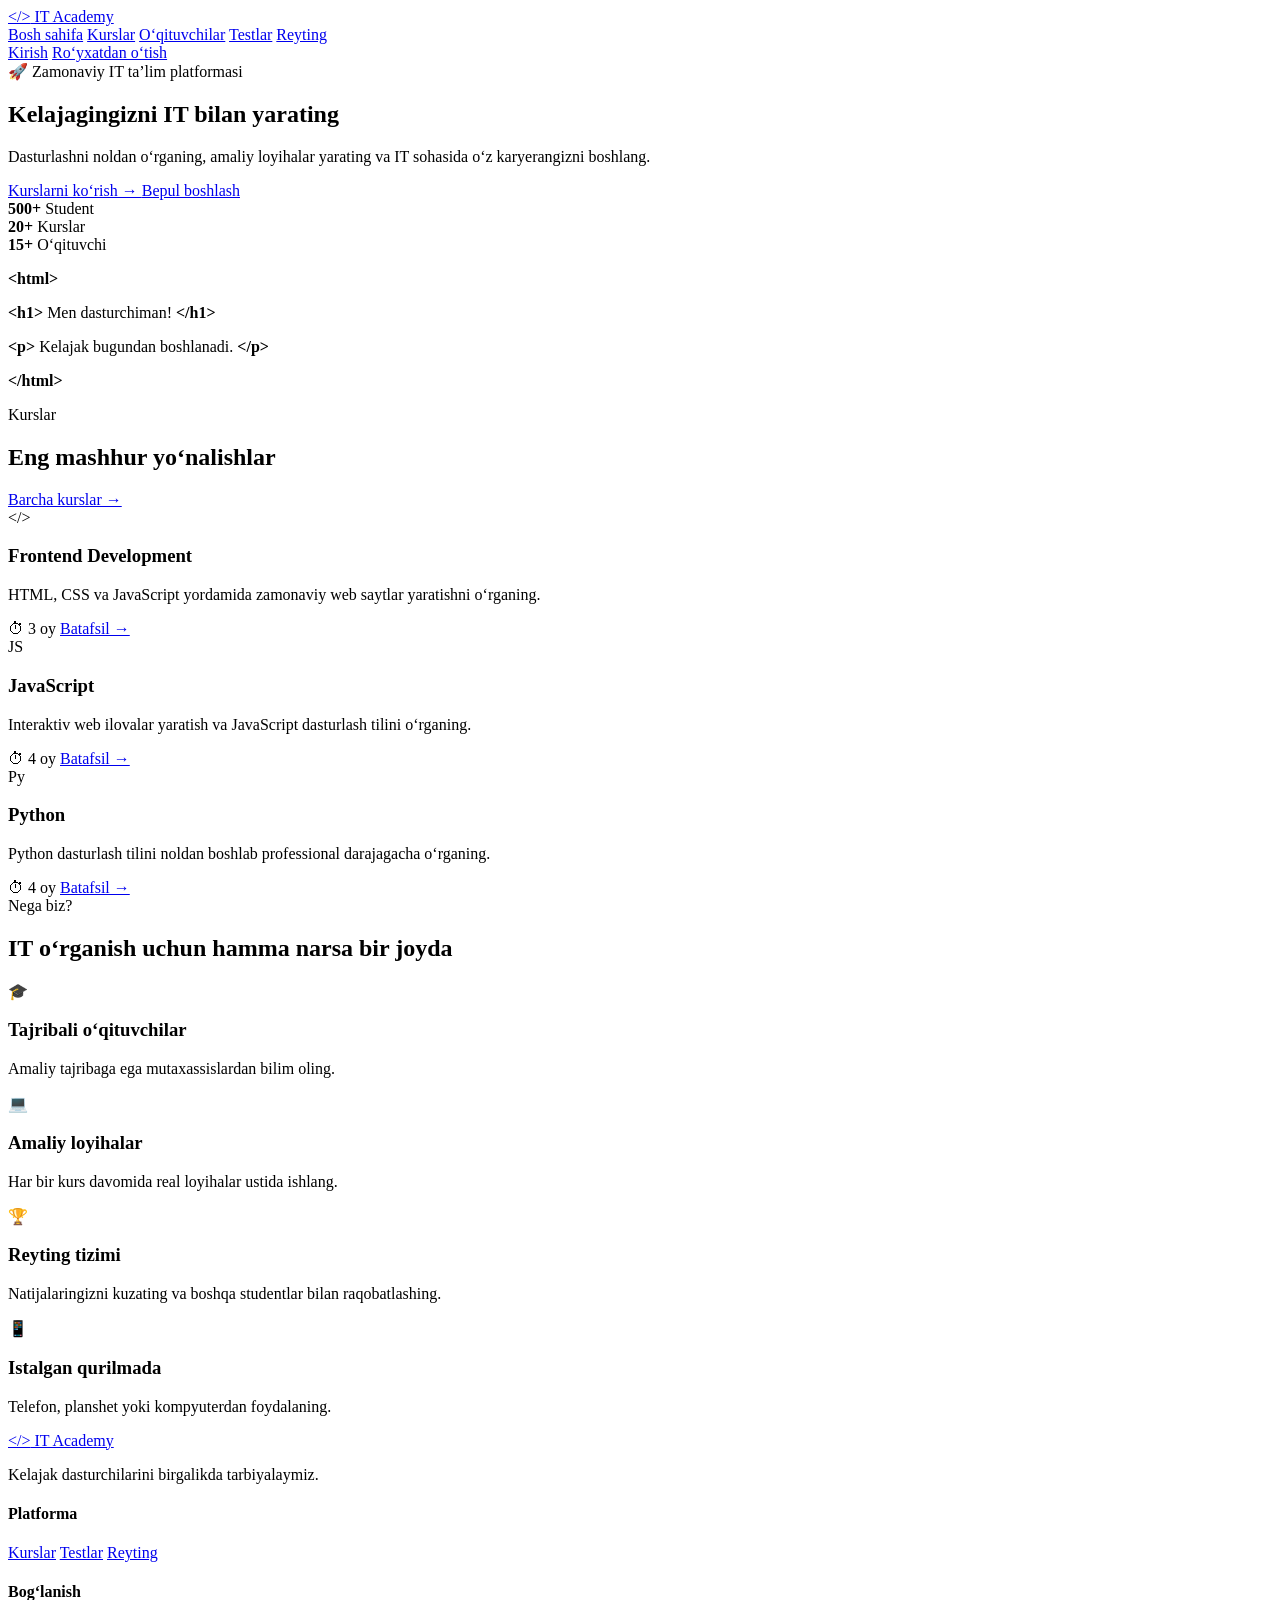
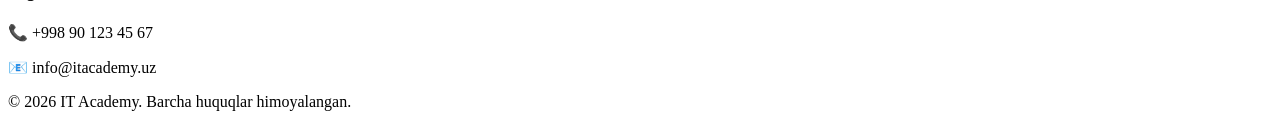
==== index.html @ 236a67aa "Add files via upload" ====
<!DOCTYPE html>
<html lang="uz">
<head>
    <meta charset="UTF-8">
    <meta name="viewport" content="width=device-width, initial-scale=1.0">

    <title>IT Academy — Zamonaviy IT ta'lim</title>

    <link rel="stylesheet" href="./css/style.css">
    <link rel="preconnect" href="https://fonts.googleapis.com">
    <link href="https://fonts.googleapis.com/css2?family=Inter:wght@400;500;600;700;800&display=swap" rel="stylesheet">
</head>

<body>

    <!-- NAVBAR -->
    <header class="navbar">
        <div class="container nav-content">

            <a href="index.html" class="logo">
                <span>&lt;/&gt;</span> IT Academy
            </a>

            <nav>
                <a href="index.html" class="active">Bosh sahifa</a>
                <a href="courses.html">Kurslar</a>
                <a href="teachers.html">O‘qituvchilar</a>
                <a href="tests.html">Testlar</a>
                <a href="ranking.html">Reyting</a>
            </nav>

            <div class="nav-buttons">
                <a href="login.html" class="login-btn">Kirish</a>
                <a href="register.html" class="register-btn">Ro‘yxatdan o‘tish</a>
            </div>

        </div>
    </header>


    <!-- HERO -->
    <main>

        <section class="hero">
            <div class="container hero-content">

                <div class="hero-text">

                    <div class="badge">
                        🚀 Zamonaviy IT ta’lim platformasi
                    </div>

                    <h1>
                        Kelajagingizni
                        <span>IT bilan</span>
                        yarating
                    </h1>

                    <p>
                        Dasturlashni noldan o‘rganing, amaliy loyihalar
                        yarating va IT sohasida o‘z karyerangizni boshlang.
                    </p>

                    <div class="hero-buttons">
                        <a href="courses.html" class="primary-btn">
                            Kurslarni ko‘rish →
                        </a>

                        <a href="register.html" class="secondary-btn">
                            Bepul boshlash
                        </a>
                    </div>

                    <div class="hero-stats">

                        <div>
                            <strong>500+</strong>
                            <span>Student</span>
                        </div>

                        <div>
                            <strong>20+</strong>
                            <span>Kurslar</span>
                        </div>

                        <div>
                            <strong>15+</strong>
                            <span>O‘qituvchi</span>
                        </div>

                    </div>

                </div>


                <div class="hero-card">

                    <div class="code-header">
                        <span></span>
                        <span></span>
                        <span></span>
                    </div>

                    <div class="code-content">
                        <p><b>&lt;html&gt;</b></p>

                        <p class="indent">
                            <b>&lt;h1&gt;</b>
                            Men dasturchiman!
                            <b>&lt;/h1&gt;</b>
                        </p>

                        <p class="indent">
                            <b>&lt;p&gt;</b>
                            Kelajak bugundan boshlanadi.
                            <b>&lt;/p&gt;</b>
                        </p>

                        <p><b>&lt;/html&gt;</b></p>

                        <div class="cursor"></div>
                    </div>

                </div>

            </div>
        </section>


        <!-- COURSES -->
        <section class="courses-section">

            <div class="container">

                <div class="section-heading">
                    <div>
                        <span class="section-label">Kurslar</span>
                        <h2>Eng mashhur yo‘nalishlar</h2>
                    </div>

                    <a href="courses.html">Barcha kurslar →</a>
                </div>


                <div class="course-grid">

                    <div class="course-card">
                        <div class="course-icon html-icon">&lt;/&gt;</div>

                        <h3>Frontend Development</h3>

                        <p>
                            HTML, CSS va JavaScript yordamida
                            zamonaviy web saytlar yaratishni o‘rganing.
                        </p>

                        <div class="course-bottom">
                            <span>⏱ 3 oy</span>
                            <a href="courses.html">Batafsil →</a>
                        </div>
                    </div>


                    <div class="course-card">
                        <div class="course-icon js-icon">JS</div>

                        <h3>JavaScript</h3>

                        <p>
                            Interaktiv web ilovalar yaratish va
                            JavaScript dasturlash tilini o‘rganing.
                        </p>

                        <div class="course-bottom">
                            <span>⏱ 4 oy</span>
                            <a href="courses.html">Batafsil →</a>
                        </div>
                    </div>


                    <div class="course-card">
                        <div class="course-icon python-icon">Py</div>

                        <h3>Python</h3>

                        <p>
                            Python dasturlash tilini noldan boshlab
                            professional darajagacha o‘rganing.
                        </p>

                        <div class="course-bottom">
                            <span>⏱ 4 oy</span>
                            <a href="courses.html">Batafsil →</a>
                        </div>
                    </div>

                </div>

            </div>

        </section>


        <!-- WHY US -->
        <section class="why-section">

            <div class="container">

                <div class="section-heading center">
                    <span class="section-label">Nega biz?</span>
                    <h2>IT o‘rganish uchun hamma narsa bir joyda</h2>
                </div>

                <div class="features">

                    <div class="feature">
                        <div class="feature-icon">🎓</div>
                        <h3>Tajribali o‘qituvchilar</h3>
                        <p>
                            Amaliy tajribaga ega mutaxassislardan
                            bilim oling.
                        </p>
                    </div>

                    <div class="feature">
                        <div class="feature-icon">💻</div>
                        <h3>Amaliy loyihalar</h3>
                        <p>
                            Har bir kurs davomida real loyihalar
                            ustida ishlang.
                        </p>
                    </div>

                    <div class="feature">
                        <div class="feature-icon">🏆</div>
                        <h3>Reyting tizimi</h3>
                        <p>
                            Natijalaringizni kuzating va boshqa
                            studentlar bilan raqobatlashing.
                        </p>
                    </div>

                    <div class="feature">
                        <div class="feature-icon">📱</div>
                        <h3>Istalgan qurilmada</h3>
                        <p>
                            Telefon, planshet yoki kompyuterdan
                            foydalaning.
                        </p>
                    </div>

                </div>

            </div>

        </section>

    </main>


    <!-- FOOTER -->
    <footer>

        <div class="container footer-content">

            <div>
                <a href="index.html" class="logo">
                    <span>&lt;/&gt;</span> IT Academy
                </a>

                <p>
                    Kelajak dasturchilarini birgalikda tarbiyalaymiz.
                </p>
            </div>

            <div>
                <h4>Platforma</h4>
                <a href="courses.html">Kurslar</a>
                <a href="tests.html">Testlar</a>
                <a href="ranking.html">Reyting</a>
            </div>

            <div>
                <h4>Bog‘lanish</h4>
                <p>📞 +998 90 123 45 67</p>
                <p>📧 info@itacademy.uz</p>
            </div>

        </div>

        <div class="copyright">
            © 2026 IT Academy. Barcha huquqlar himoyalangan.
        </div>

    </footer>


</body>
</html>
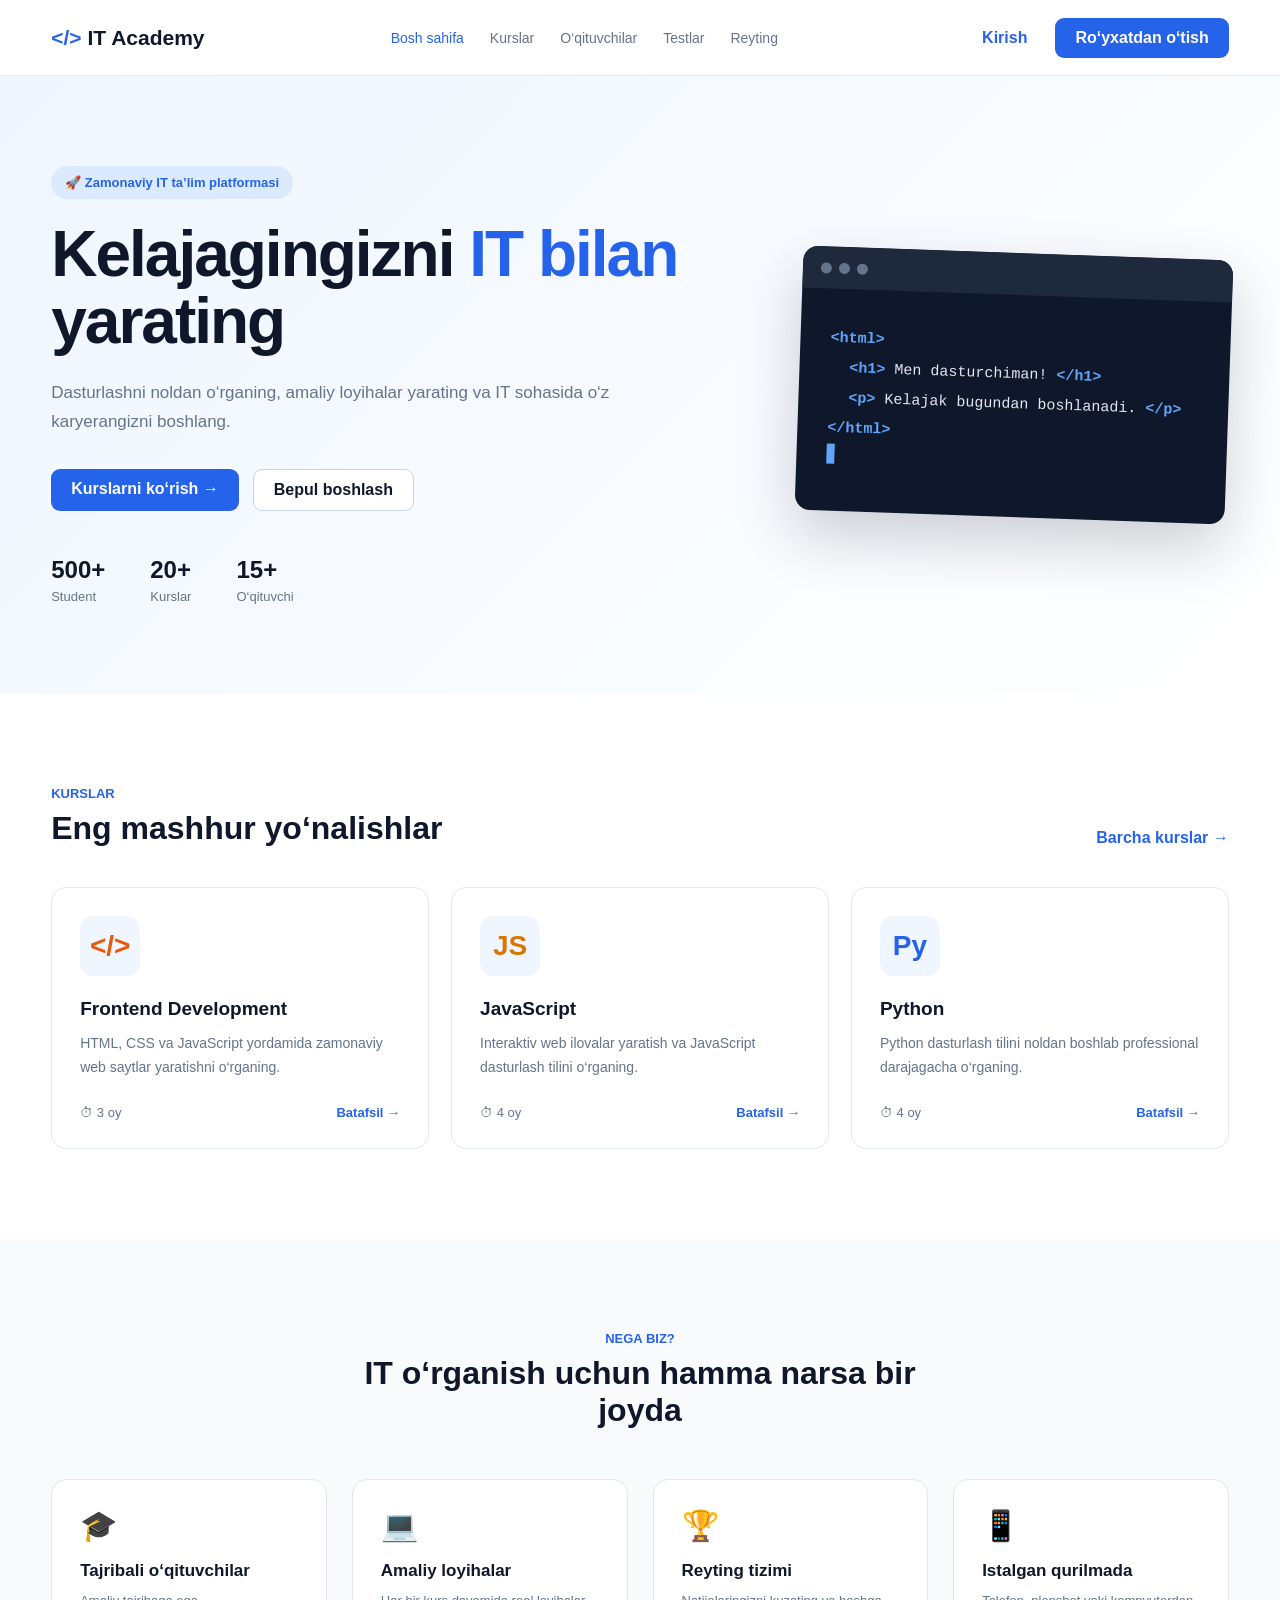
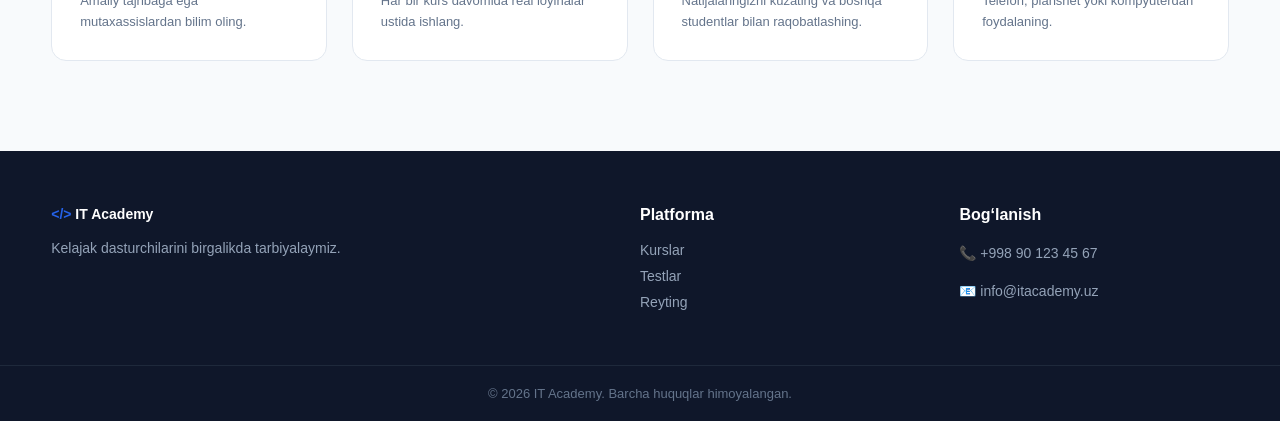
==== commit 1d45bca6: "Fix HTML encoding issues in index.html" ====
--- a/index.html
+++ b/index.html
@@ -6,7 +6,7 @@
 
     <title>IT Academy — Zamonaviy IT ta'lim</title>
 
-    <link rel="stylesheet" href="./css/style.css">
+    <link rel="stylesheet" href="./style.css">
     <link rel="preconnect" href="https://fonts.googleapis.com">
     <link href="https://fonts.googleapis.com/css2?family=Inter:wght@400;500;600;700;800&display=swap" rel="stylesheet">
 </head>
@@ -296,4 +296,4 @@
 
 
 </body>
-</html>+</html>
--- a/style.css
+++ b/style.css
@@ -0,0 +1,2147 @@
+* {
+    margin: 0;
+    padding: 0;
+    box-sizing: border-box;
+}
+
+html {
+    scroll-behavior: smooth;
+}
+
+body {
+    font-family: "Inter", sans-serif;
+    background: #f8fafc;
+    color: #0f172a;
+}
+
+a {
+    text-decoration: none;
+    color: inherit;
+}
+
+.container {
+    width: min(1180px, 92%);
+    margin: auto;
+}
+
+
+/* NAVBAR */
+
+.navbar {
+    height: 76px;
+    background: #ffffff;
+    border-bottom: 1px solid #e2e8f0;
+    display: flex;
+    align-items: center;
+}
+
+.nav-content {
+    display: flex;
+    align-items: center;
+    justify-content: space-between;
+    gap: 30px;
+}
+
+.logo {
+    font-size: 21px;
+    font-weight: 800;
+    color: #0f172a;
+    white-space: nowrap;
+}
+
+.logo span {
+    color: #2563eb;
+}
+
+nav {
+    display: flex;
+    gap: 26px;
+}
+
+nav a {
+    font-size: 14px;
+    font-weight: 500;
+    color: #64748b;
+    transition: 0.3s;
+}
+
+nav a:hover,
+nav a.active {
+    color: #2563eb;
+}
+
+.nav-buttons {
+    display: flex;
+    align-items: center;
+    gap: 10px;
+}
+
+.login-btn {
+    padding: 10px 18px;
+    color: #2563eb;
+    font-weight: 600;
+}
+
+.register-btn,
+.primary-btn {
+    background: #2563eb;
+    color: white;
+    padding: 11px 20px;
+    border-radius: 9px;
+    font-weight: 600;
+    transition: 0.3s;
+}
+
+.register-btn:hover,
+.primary-btn:hover {
+    background: #1d4ed8;
+    transform: translateY(-2px);
+}
+
+
+/* HERO */
+
+.hero {
+    padding: 90px 0;
+    background: linear-gradient(135deg, #eff6ff, #ffffff);
+}
+
+.hero-content {
+    display: flex;
+    align-items: center;
+    justify-content: space-between;
+    gap: 70px;
+}
+
+.hero-text {
+    max-width: 650px;
+}
+
+.badge {
+    display: inline-block;
+    padding: 9px 14px;
+    background: #dbeafe;
+    color: #2563eb;
+    border-radius: 30px;
+    font-size: 13px;
+    font-weight: 600;
+    margin-bottom: 22px;
+}
+
+.hero h1 {
+    font-size: clamp(42px, 5vw, 68px);
+    line-height: 1.05;
+    letter-spacing: -2px;
+    margin-bottom: 24px;
+}
+
+.hero h1 span {
+    color: #2563eb;
+}
+
+.hero-text > p {
+    color: #64748b;
+    font-size: 17px;
+    line-height: 1.7;
+    max-width: 560px;
+}
+
+.hero-buttons {
+    display: flex;
+    gap: 14px;
+    margin-top: 32px;
+}
+
+.secondary-btn {
+    padding: 11px 20px;
+    border: 1px solid #cbd5e1;
+    border-radius: 9px;
+    font-weight: 600;
+    background: white;
+}
+
+.hero-stats {
+    display: flex;
+    gap: 45px;
+    margin-top: 45px;
+}
+
+.hero-stats div {
+    display: flex;
+    flex-direction: column;
+    gap: 5px;
+}
+
+.hero-stats strong {
+    font-size: 24px;
+}
+
+.hero-stats span {
+    color: #64748b;
+    font-size: 13px;
+}
+
+
+/* CODE CARD */
+
+.hero-card {
+    width: 430px;
+    min-width: 430px;
+    border-radius: 15px;
+    overflow: hidden;
+    background: #0f172a;
+    box-shadow: 0 25px 60px rgba(15, 23, 42, 0.2);
+    transform: rotate(2deg);
+}
+
+.code-header {
+    height: 42px;
+    background: #1e293b;
+    display: flex;
+    align-items: center;
+    gap: 7px;
+    padding-left: 18px;
+}
+
+.code-header span {
+    width: 11px;
+    height: 11px;
+    border-radius: 50%;
+    background: #64748b;
+}
+
+.code-content {
+    padding: 35px 30px;
+    color: #e2e8f0;
+    font-family: monospace;
+    line-height: 2;
+    font-size: 15px;
+}
+
+.code-content b {
+    color: #60a5fa;
+}
+
+.indent {
+    padding-left: 20px;
+}
+
+.cursor {
+    width: 8px;
+    height: 20px;
+    background: #60a5fa;
+    display: inline-block;
+    animation: blink 1s infinite;
+}
+
+@keyframes blink {
+    50% {
+        opacity: 0;
+    }
+}
+
+
+/* COURSES */
+
+.courses-section {
+    padding: 90px 0;
+    background: white;
+}
+
+.section-heading {
+    display: flex;
+    align-items: end;
+    justify-content: space-between;
+    margin-bottom: 40px;
+}
+
+.section-heading h2 {
+    font-size: 32px;
+    margin-top: 8px;
+}
+
+.section-label {
+    color: #2563eb;
+    font-size: 13px;
+    font-weight: 700;
+    text-transform: uppercase;
+}
+
+.section-heading > a {
+    color: #2563eb;
+    font-weight: 600;
+}
+
+.course-grid {
+    display: grid;
+    grid-template-columns: repeat(3, 1fr);
+    gap: 22px;
+}
+
+.course-card {
+    padding: 28px;
+    border: 1px solid #e2e8f0;
+    border-radius: 15px;
+    transition: 0.3s;
+}
+
+.course-card:hover {
+    transform: translateY(-7px);
+    box-shadow: 0 15px 35px rgba(15, 23, 42, 0.08);
+}
+
+.course-icon {
+    width: 55px;
+    height: 55px;
+    display: flex;
+    align-items: center;
+    justify-content: center;
+    border-radius: 12px;
+    font-weight: 800;
+    font-size: 18px;
+    margin-bottom: 22px;
+}
+
+.html-icon {
+    background: #ffedd5;
+    color: #ea580c;
+}
+
+.js-icon {
+    background: #fef3c7;
+    color: #d97706;
+}
+
+.python-icon {
+    background: #dbeafe;
+    color: #2563eb;
+}
+
+.course-card h3 {
+    font-size: 19px;
+    margin-bottom: 12px;
+}
+
+.course-card p {
+    color: #64748b;
+    font-size: 14px;
+    line-height: 1.7;
+    margin-bottom: 25px;
+}
+
+.course-bottom {
+    display: flex;
+    justify-content: space-between;
+    color: #64748b;
+    font-size: 13px;
+}
+
+.course-bottom a {
+    color: #2563eb;
+    font-weight: 600;
+}
+
+
+/* WHY */
+
+.why-section {
+    padding: 90px 0;
+}
+
+.center {
+    display: block;
+    text-align: center;
+}
+
+.center h2 {
+    max-width: 600px;
+    margin: 8px auto 0;
+}
+
+.features {
+    display: grid;
+    grid-template-columns: repeat(4, 1fr);
+    gap: 25px;
+    margin-top: 50px;
+}
+
+.feature {
+    background: white;
+    padding: 28px;
+    border-radius: 15px;
+    border: 1px solid #e2e8f0;
+}
+
+.feature-icon {
+    font-size: 30px;
+    margin-bottom: 18px;
+}
+
+.feature h3 {
+    font-size: 17px;
+    margin-bottom: 10px;
+}
+
+.feature p {
+    color: #64748b;
+    font-size: 13px;
+    line-height: 1.6;
+}
+
+
+/* FOOTER */
+
+footer {
+    background: #0f172a;
+    color: white;
+    padding-top: 55px;
+}
+
+.footer-content {
+    display: grid;
+    grid-template-columns: 2fr 1fr 1fr;
+    gap: 50px;
+    padding-bottom: 45px;
+}
+
+.footer-content .logo {
+    color: white;
+}
+
+.footer-content p {
+    color: #94a3b8;
+    font-size: 14px;
+    margin-top: 15px;
+    line-height: 1.6;
+}
+
+.footer-content h4 {
+    margin-bottom: 18px;
+}
+
+.footer-content a {
+    display: block;
+    color: #94a3b8;
+    font-size: 14px;
+    margin-bottom: 10px;
+}
+
+.copyright {
+    border-top: 1px solid #1e293b;
+    text-align: center;
+    padding: 20px;
+    color: #64748b;
+    font-size: 13px;
+}
+
+
+/* RESPONSIVE */
+
+@media (max-width: 900px) {
+
+    nav {
+        display: none;
+    }
+
+    .hero-content {
+        flex-direction: column;
+        text-align: center;
+    }
+
+    .hero-text > p {
+        margin: auto;
+    }
+
+    .hero-buttons,
+    .hero-stats {
+        justify-content: center;
+    }
+
+    .hero-card {
+        width: 100%;
+        min-width: 0;
+    }
+
+    .course-grid {
+        grid-template-columns: 1fr;
+    }
+
+    .features {
+        grid-template-columns: repeat(2, 1fr);
+    }
+
+    .footer-content {
+        grid-template-columns: 1fr 1fr;
+    }
+}
+
+
+@media (max-width: 600px) {
+
+    .navbar {
+        height: 65px;
+    }
+
+    .nav-buttons .login-btn {
+        display: none;
+    }
+
+    .register-btn {
+        padding: 9px 13px;
+        font-size: 12px;
+    }
+
+    .hero {
+        padding: 60px 0;
+    }
+
+    .hero h1 {
+        font-size: 42px;
+    }
+
+    .hero-buttons {
+        flex-direction: column;
+    }
+
+    .hero-stats {
+        gap: 20px;
+    }
+
+    .features {
+        grid-template-columns: 1fr;
+    }
+
+    .footer-content {
+        grid-template-columns: 1fr;
+    }
+}/* COURSES PAGE */
+
+.courses-hero {
+    padding: 80px 0;
+    background: linear-gradient(
+        135deg,
+        #eff6ff,
+        #ffffff
+    );
+    text-align: center;
+}
+
+.courses-hero h1 {
+    font-size: 48px;
+    margin: 12px 0 18px;
+}
+
+.courses-hero h1 span {
+    color: #2563eb;
+}
+
+.courses-hero p {
+    max-width: 600px;
+    margin: auto;
+    color: #64748b;
+    line-height: 1.7;
+}
+
+
+.courses-list {
+    padding: 70px 0;
+    background: #f8fafc;
+}
+
+
+.course-filter {
+    display: flex;
+    justify-content: center;
+    gap: 10px;
+    margin-bottom: 45px;
+    flex-wrap: wrap;
+}
+
+
+.filter {
+    border: 1px solid #cbd5e1;
+    background: white;
+    padding: 10px 20px;
+    border-radius: 30px;
+    cursor: pointer;
+    font-family: inherit;
+    font-weight: 600;
+    color: #64748b;
+}
+
+
+.filter.active,
+.filter:hover {
+    background: #2563eb;
+    color: white;
+    border-color: #2563eb;
+}
+
+
+.all-courses {
+    display: grid;
+    grid-template-columns: repeat(2, 1fr);
+    gap: 25px;
+}
+
+
+.big-course-card {
+    background: white;
+    border: 1px solid #e2e8f0;
+    border-radius: 18px;
+    padding: 30px;
+    transition: 0.3s;
+}
+
+
+.big-course-card:hover {
+    transform: translateY(-6px);
+    box-shadow: 0 20px 40px rgba(15, 23, 42, 0.08);
+}
+
+
+.big-course-top {
+    display: flex;
+    align-items: center;
+    justify-content: space-between;
+}
+
+
+.big-course-icon {
+    width: 60px;
+    height: 60px;
+    border-radius: 14px;
+    display: flex;
+    align-items: center;
+    justify-content: center;
+    font-size: 19px;
+    font-weight: 800;
+}
+
+
+.design-icon {
+    background: #f3e8ff;
+    color: #9333ea;
+}
+
+
+.level {
+    background: #f1f5f9;
+    color: #475569;
+    padding: 7px 12px;
+    border-radius: 20px;
+    font-size: 12px;
+    font-weight: 600;
+}
+
+
+.big-course-card h2 {
+    font-size: 22px;
+    margin: 24px 0 12px;
+}
+
+
+.big-course-card > p {
+    color: #64748b;
+    line-height: 1.7;
+    font-size: 14px;
+}
+
+
+.course-info {
+    display: flex;
+    gap: 18px;
+    padding: 22px 0;
+    margin-top: 10px;
+    border-bottom: 1px solid #e2e8f0;
+    color: #64748b;
+    font-size: 13px;
+    flex-wrap: wrap;
+}
+
+
+.big-course-bottom {
+    display: flex;
+    align-items: center;
+    justify-content: space-between;
+    padding-top: 22px;
+    gap: 15px;
+}
+
+
+.big-course-bottom strong {
+    font-size: 18px;
+}
+
+
+.big-course-bottom a {
+    color: #2563eb;
+    font-weight: 700;
+}
+
+
+@media (max-width: 700px) {
+
+    .courses-hero h1 {
+        font-size: 38px;
+    }
+
+    .all-courses {
+        grid-template-columns: 1fr;
+    }
+
+    .big-course-bottom {
+        flex-direction: column;
+        align-items: flex-start;
+    }
+}/* AUTH */
+
+.auth-page {
+    min-height: 100vh;
+    background: #f1f5f9;
+    display: flex;
+    align-items: center;
+    justify-content: center;
+}
+
+.auth-container {
+    width: 100%;
+    max-width: 440px;
+    padding: 30px 20px;
+}
+
+.auth-logo {
+    display: block;
+    text-align: center;
+    margin-bottom: 25px;
+}
+
+.auth-card {
+    background: white;
+    padding: 38px;
+    border-radius: 18px;
+    border: 1px solid #e2e8f0;
+    box-shadow: 0 20px 50px rgba(15, 23, 42, .07);
+}
+
+.auth-card h1 {
+    font-size: 27px;
+    margin-bottom: 10px;
+}
+
+.auth-description {
+    color: #64748b;
+    font-size: 14px;
+    line-height: 1.6;
+    margin-bottom: 28px;
+}
+
+.auth-card form {
+    display: flex;
+    flex-direction: column;
+}
+
+.auth-card label {
+    font-size: 13px;
+    font-weight: 600;
+    margin-bottom: 7px;
+}
+
+.auth-card input,
+.auth-card select {
+    height: 46px;
+    border: 1px solid #cbd5e1;
+    border-radius: 9px;
+    padding: 0 13px;
+    font-family: inherit;
+    font-size: 14px;
+    outline: none;
+    margin-bottom: 17px;
+}
+
+.auth-card input:focus,
+.auth-card select:focus {
+    border-color: #2563eb;
+}
+
+.auth-submit {
+    height: 47px;
+    border: none;
+    border-radius: 9px;
+    background: #2563eb;
+    color: white;
+    font-family: inherit;
+    font-weight: 700;
+    cursor: pointer;
+    margin-top: 8px;
+}
+
+.auth-submit:hover {
+    background: #1d4ed8;
+}
+
+.auth-footer {
+    text-align: center;
+    color: #64748b;
+    font-size: 13px;
+    margin-top: 23px;
+}
+
+.auth-footer a {
+    color: #2563eb;
+    font-weight: 700;
+}
+
+.remember-row {
+    display: flex;
+    align-items: center;
+    justify-content: space-between;
+    margin-bottom: 10px;
+}
+
+.remember {
+    display: flex !important;
+    align-items: center;
+    gap: 7px;
+    margin: 0 !important;
+}
+
+.remember input {
+    height: auto;
+    margin: 0;
+}
+
+.remember-row > a {
+    font-size: 12px;
+    color: #2563eb;
+}
+
+
+/* DASHBOARD */
+
+.dashboard-page {
+    background: #f8fafc;
+}
+
+.student-nav {
+    display: flex;
+    align-items: center;
+    gap: 18px;
+    font-weight: 600;
+    font-size: 14px;
+}
+
+.logout-btn {
+    border: 1px solid #fecaca;
+    background: #fff;
+    color: #dc2626;
+    padding: 9px 15px;
+    border-radius: 8px;
+    cursor: pointer;
+    font-weight: 600;
+}
+
+.dashboard {
+    padding: 60px 0;
+}
+
+.dashboard-welcome {
+    margin-bottom: 35px;
+}
+
+.dashboard-welcome h1 {
+    font-size: 38px;
+    margin: 8px 0;
+}
+
+.dashboard-welcome h1 span {
+    color: #2563eb;
+}
+
+.dashboard-welcome p {
+    color: #64748b;
+}
+
+.dashboard-grid {
+    display: grid;
+    grid-template-columns: 2fr 1fr 1fr;
+    gap: 20px;
+}
+
+.dashboard-card {
+    background: white;
+    border: 1px solid #e2e8f0;
+    border-radius: 16px;
+    padding: 26px;
+}
+
+.dashboard-card-title {
+    display: flex;
+    justify-content: space-between;
+    gap: 20px;
+}
+
+.small-label {
+    color: #64748b;
+    font-size: 12px;
+}
+
+.dashboard-card h2 {
+    margin-top: 7px;
+    font-size: 20px;
+}
+
+.progress-number {
+    color: #2563eb;
+    font-weight: 800;
+    font-size: 20px;
+}
+
+.progress-bar {
+    width: 100%;
+    height: 9px;
+    background: #e2e8f0;
+    border-radius: 20px;
+    overflow: hidden;
+    margin-top: 30px;
+}
+
+.progress-fill {
+    width: 0;
+    height: 100%;
+    background: #2563eb;
+    border-radius: 20px;
+}
+
+.progress-info {
+    display: flex;
+    justify-content: space-between;
+    margin-top: 10px;
+    color: #64748b;
+    font-size: 12px;
+}
+
+.stat-icon {
+    font-size: 30px;
+    margin-bottom: 15px;
+}
+
+.big-number {
+    font-size: 34px !important;
+    margin: 8px 0 !important;
+}
+
+.dashboard-card > p {
+    color: #64748b;
+    font-size: 13px;
+    line-height: 1.6;
+}
+
+.test-card .primary-btn {
+    display: inline-block;
+    margin-top: 20px;
+}
+
+.quick-actions {
+    margin-top: 20px;
+}
+
+.quick-grid {
+    display: grid;
+    grid-template-columns: repeat(3, 1fr);
+    gap: 15px;
+    margin-top: 20px;
+}
+
+.quick-grid a {
+    padding: 22px;
+    border: 1px solid #e2e8f0;
+    border-radius: 12px;
+    display: flex;
+    flex-direction: column;
+    gap: 8px;
+    font-size: 24px;
+}
+
+.quick-grid span {
+    font-size: 13px;
+    font-weight: 600;
+}
+
+.quick-grid a:hover {
+    border-color: #2563eb;
+    color: #2563eb;
+}
+
+
+@media (max-width: 900px) {
+
+    .dashboard-grid {
+        grid-template-columns: 1fr;
+    }
+
+}
+
+@media (max-width: 600px) {
+
+    .auth-card {
+        padding: 25px;
+    }
+
+    .dashboard-welcome h1 {
+        font-size: 30px;
+    }
+
+    .quick-grid {
+        grid-template-columns: 1fr;
+    }
+
+    .student-nav span {
+        display: none;
+    }
+
+}/* TEST PAGE */
+
+.test-hero {
+    padding: 75px 0;
+    text-align: center;
+    background: linear-gradient(
+        135deg,
+        #eff6ff,
+        #ffffff
+    );
+}
+
+.test-hero h1 {
+    font-size: 48px;
+    margin: 12px 0;
+}
+
+.test-hero h1 span {
+    color: #2563eb;
+}
+
+.test-hero p {
+    max-width: 600px;
+    margin: auto;
+    color: #64748b;
+    line-height: 1.7;
+}
+
+
+.test-section {
+    padding: 65px 0;
+    background: #f8fafc;
+}
+
+
+.test-wrapper {
+    max-width: 760px;
+    margin: auto;
+}
+
+
+.test-header {
+    display: flex;
+    justify-content: space-between;
+    align-items: center;
+    margin-bottom: 18px;
+}
+
+
+.test-header h2 {
+    margin-top: 5px;
+}
+
+
+.test-score {
+    background: white;
+    border: 1px solid #e2e8f0;
+    padding: 12px 18px;
+    border-radius: 10px;
+    color: #64748b;
+}
+
+
+.test-score strong {
+    color: #2563eb;
+}
+
+
+.test-progress {
+    width: 100%;
+    height: 7px;
+    background: #e2e8f0;
+    border-radius: 20px;
+    overflow: hidden;
+    margin-bottom: 20px;
+}
+
+
+#testProgress {
+    width: 10%;
+    height: 100%;
+    background: #2563eb;
+    transition: .3s;
+}
+
+
+.question-card {
+    background: white;
+    padding: 35px;
+    border-radius: 18px;
+    border: 1px solid #e2e8f0;
+}
+
+
+.question-card h2 {
+    font-size: 23px;
+    line-height: 1.5;
+    margin-bottom: 28px;
+}
+
+
+.answers {
+    display: grid;
+    gap: 12px;
+}
+
+
+.answer {
+    width: 100%;
+    text-align: left;
+    padding: 16px 18px;
+    background: white;
+    border: 1px solid #cbd5e1;
+    border-radius: 10px;
+    cursor: pointer;
+    font-family: inherit;
+    font-size: 14px;
+    transition: .2s;
+}
+
+
+.answer:hover {
+    border-color: #2563eb;
+    background: #eff6ff;
+}
+
+
+.answer.correct {
+    background: #dcfce7;
+    border-color: #22c55e;
+    color: #15803d;
+}
+
+
+.answer.wrong {
+    background: #fee2e2;
+    border-color: #ef4444;
+    color: #dc2626;
+}
+
+
+.next-btn {
+    margin-top: 25px;
+    width: 100%;
+    height: 48px;
+    border: none;
+    border-radius: 9px;
+    background: #2563eb;
+    color: white;
+    font-family: inherit;
+    font-weight: 700;
+    cursor: pointer;
+}
+
+
+.next-btn:disabled {
+    background: #cbd5e1;
+    cursor: not-allowed;
+}
+
+
+/* RESULT */
+
+.result-section {
+    display: none;
+    padding: 80px 20px;
+    background: #f8fafc;
+}
+
+
+.result-card {
+    max-width: 600px;
+    margin: auto;
+    text-align: center;
+    background: white;
+    padding: 50px 30px;
+    border-radius: 20px;
+    border: 1px solid #e2e8f0;
+}
+
+
+.result-icon {
+    font-size: 55px;
+    margin-bottom: 15px;
+}
+
+
+.result-card h1 {
+    font-size: 32px;
+    margin: 8px 0;
+}
+
+
+.result-score {
+    margin: 25px 0;
+    font-size: 60px;
+    font-weight: 800;
+    color: #2563eb;
+}
+
+
+.result-score small {
+    color: #94a3b8;
+    font-size: 22px;
+}
+
+
+.result-card p {
+    color: #64748b;
+}
+
+
+.result-buttons {
+    display: flex;
+    justify-content: center;
+    gap: 12px;
+    margin-top: 30px;
+}
+
+
+@media (max-width: 600px) {
+
+    .test-hero h1 {
+        font-size: 38px;
+    }
+
+    .question-card {
+        padding: 23px;
+    }
+
+    .question-card h2 {
+        font-size: 19px;
+    }
+
+    .result-buttons {
+        flex-direction: column;
+    }
+
+}/* RANKING */
+
+.ranking-hero {
+    padding: 75px 0;
+    text-align: center;
+
+    background:
+        linear-gradient(
+            135deg,
+            #eff6ff,
+            #ffffff
+        );
+}
+
+.ranking-hero h1 {
+    font-size: 48px;
+    margin: 12px 0 18px;
+}
+
+.ranking-hero h1 span {
+    color: #2563eb;
+}
+
+.ranking-hero p {
+    color: #64748b;
+    line-height: 1.7;
+}
+
+
+.ranking-section {
+    padding: 70px 0;
+    background: #f8fafc;
+}
+
+
+.ranking-header {
+    display: flex;
+    align-items: end;
+    justify-content: space-between;
+    margin-bottom: 30px;
+}
+
+
+.ranking-header h2 {
+    font-size: 27px;
+    margin-top: 7px;
+}
+
+
+.total-students {
+    background: white;
+    border: 1px solid #e2e8f0;
+    padding: 12px 18px;
+    border-radius: 10px;
+    color: #64748b;
+}
+
+
+.total-students strong {
+    color: #2563eb;
+    margin: 0 4px;
+}
+
+
+.ranking-table {
+    background: white;
+    border: 1px solid #e2e8f0;
+    border-radius: 16px;
+    overflow: hidden;
+}
+
+
+.ranking-row {
+    display: grid;
+
+    grid-template-columns:
+        90px
+        2fr
+        1.5fr
+        100px;
+
+    align-items: center;
+
+    min-height: 75px;
+
+    padding: 0 25px;
+
+    border-bottom: 1px solid #e2e8f0;
+}
+
+
+.ranking-row:last-child {
+    border-bottom: none;
+}
+
+
+.ranking-title {
+    min-height: 55px;
+    background: #f8fafc;
+
+    color: #64748b;
+
+    font-size: 12px;
+
+    font-weight: 700;
+}
+
+
+.position {
+    font-size: 18px;
+    font-weight: 700;
+}
+
+
+.student-info {
+    display: flex;
+    align-items: center;
+    gap: 12px;
+}
+
+
+.avatar {
+    width: 38px;
+    height: 38px;
+
+    display: flex;
+    align-items: center;
+    justify-content: center;
+
+    border-radius: 50%;
+
+    background: #dbeafe;
+    color: #2563eb;
+
+    font-weight: 800;
+}
+
+
+.student-course {
+    color: #64748b;
+    font-size: 13px;
+}
+
+
+.student-points {
+    color: #2563eb;
+}
+
+
+@media (max-width: 700px) {
+
+    .ranking-hero h1 {
+        font-size: 38px;
+    }
+
+
+    .ranking-header {
+        align-items: flex-start;
+        flex-direction: column;
+        gap: 18px;
+    }
+
+
+    .ranking-row {
+        grid-template-columns:
+            55px
+            1fr
+            80px;
+
+        padding: 0 15px;
+    }
+
+
+    .ranking-title {
+        grid-template-columns:
+            55px
+            1fr
+            80px;
+    }
+
+
+    .student-course {
+        display: none;
+    }
+
+}/* ONLINE LEARNING */
+
+.learning-page {
+    background: #f8fafc;
+    min-height: calc(100vh - 76px);
+}
+
+
+.learning-container {
+    width: min(1400px, 96%);
+    margin: auto;
+
+    display: grid;
+
+    grid-template-columns: 320px 1fr;
+
+    min-height: calc(100vh - 76px);
+}
+
+
+/* SIDEBAR */
+
+.lessons-sidebar {
+    background: white;
+
+    border-right: 1px solid #e2e8f0;
+
+    padding: 30px 20px;
+}
+
+
+.course-sidebar-title {
+    padding-bottom: 25px;
+
+    border-bottom: 1px solid #e2e8f0;
+}
+
+
+.course-sidebar-title h2 {
+    font-size: 20px;
+
+    margin-top: 8px;
+}
+
+
+.lesson-progress {
+    padding: 22px 0;
+}
+
+
+.progress-top {
+    display: flex;
+
+    justify-content: space-between;
+
+    font-size: 13px;
+
+    margin-bottom: 10px;
+}
+
+
+.progress-top strong {
+    color: #2563eb;
+}
+
+
+.lesson-list {
+    display: flex;
+
+    flex-direction: column;
+
+    gap: 7px;
+}
+
+
+.lesson-item {
+    width: 100%;
+
+    border: none;
+
+    background: transparent;
+
+    display: flex;
+
+    align-items: center;
+
+    gap: 12px;
+
+    text-align: left;
+
+    padding: 13px;
+
+    border-radius: 9px;
+
+    cursor: pointer;
+
+    font-family: inherit;
+
+    color: #475569;
+
+    font-size: 13px;
+}
+
+
+.lesson-item:hover {
+    background: #f1f5f9;
+}
+
+
+.lesson-item.active {
+    background: #eff6ff;
+
+    color: #2563eb;
+
+    font-weight: 700;
+}
+
+
+.lesson-item.completed {
+    color: #16a34a;
+}
+
+
+.lesson-number {
+    min-width: 30px;
+
+    height: 30px;
+
+    display: flex;
+
+    align-items: center;
+
+    justify-content: center;
+
+    border-radius: 50%;
+
+    background: #f1f5f9;
+
+    font-weight: 700;
+}
+
+
+.lesson-item.active
+.lesson-number {
+    background: #dbeafe;
+}
+
+
+.lesson-item.completed
+.lesson-number {
+    background: #dcfce7;
+}
+
+
+/* CONTENT */
+
+.lesson-content {
+    padding: 40px;
+
+    max-width: 1000px;
+
+    width: 100%;
+
+    margin: auto;
+}
+
+
+.video-box {
+    width: 100%;
+
+    background: #020617;
+
+    border-radius: 15px;
+
+    overflow: hidden;
+
+    aspect-ratio: 16 / 9;
+}
+
+
+.video-box video {
+    width: 100%;
+
+    height: 100%;
+
+    display: block;
+}
+
+
+.lesson-info {
+    background: white;
+
+    padding: 28px;
+
+    margin-top: 20px;
+
+    border-radius: 15px;
+
+    border: 1px solid #e2e8f0;
+}
+
+
+.lesson-info h1 {
+    font-size: 28px;
+
+    margin: 8px 0 12px;
+}
+
+
+.lesson-info p {
+    color: #64748b;
+
+    line-height: 1.7;
+}
+
+
+.lesson-actions {
+    display: flex;
+
+    gap: 12px;
+
+    margin-top: 25px;
+}
+
+
+.lesson-actions button {
+    border: none;
+
+    font-family: inherit;
+
+    cursor: pointer;
+}
+
+
+.material-card {
+    background: white;
+
+    border: 1px solid #e2e8f0;
+
+    border-radius: 15px;
+
+    padding: 30px;
+
+    margin-top: 20px;
+}
+
+
+.material-card h2 {
+    font-size: 20px;
+
+    margin-bottom: 20px;
+}
+
+
+.material-card h3 {
+    margin-bottom: 8px;
+}
+
+
+.material-card p {
+    color: #64748b;
+
+    line-height: 1.8;
+
+    font-size: 14px;
+}
+
+
+@media (max-width: 850px) {
+
+    .learning-container {
+        grid-template-columns: 1fr;
+    }
+
+
+    .lessons-sidebar {
+        border-right: none;
+
+        border-bottom: 1px solid #e2e8f0;
+    }
+
+
+    .lesson-list {
+        display: grid;
+
+        grid-template-columns:
+            repeat(2, 1fr);
+    }
+
+
+    .lesson-content {
+        padding: 20px;
+    }
+
+}
+
+
+@media (max-width: 550px) {
+
+    .lesson-list {
+        grid-template-columns: 1fr;
+    }
+
+
+    .lesson-actions {
+        flex-direction: column;
+    }
+
+
+    .lesson-info h1 {
+        font-size: 22px;
+    }
+
+}/* DASHBOARD */
+
+.dashboard-hero {
+    padding: 55px 0;
+
+    background:
+        linear-gradient(
+            135deg,
+            #eff6ff,
+            #ffffff
+        );
+}
+
+
+.welcome {
+    display: flex;
+
+    align-items: center;
+
+    justify-content: space-between;
+}
+
+
+.welcome h1 {
+    font-size: 38px;
+
+    margin: 10px 0;
+}
+
+
+.welcome h1 span {
+    color: #2563eb;
+}
+
+
+.welcome p {
+    color: #64748b;
+}
+
+
+.student-avatar {
+    width: 80px;
+    height: 80px;
+
+    border-radius: 50%;
+
+    display: flex;
+
+    align-items: center;
+    justify-content: center;
+
+    background: #2563eb;
+
+    color: white;
+
+    font-size: 30px;
+
+    font-weight: 800;
+}
+
+
+.dashboard-section {
+    padding: 55px 0;
+
+    background: #f8fafc;
+}
+
+
+.dashboard-stats {
+    display: grid;
+
+    grid-template-columns:
+        repeat(4, 1fr);
+
+    gap: 18px;
+
+    margin-bottom: 55px;
+}
+
+
+.stat-card {
+    background: white;
+
+    border: 1px solid #e2e8f0;
+
+    border-radius: 15px;
+
+    padding: 23px;
+
+    display: flex;
+
+    flex-direction: column;
+
+    gap: 7px;
+}
+
+
+.stat-icon {
+    font-size: 27px;
+
+    margin-bottom: 5px;
+}
+
+
+.stat-card span {
+    color: #64748b;
+
+    font-size: 13px;
+}
+
+
+.stat-card strong {
+    font-size: 27px;
+
+    color: #0f172a;
+}
+
+
+.dashboard-heading {
+    display: flex;
+
+    align-items: end;
+
+    justify-content: space-between;
+
+    margin-bottom: 25px;
+
+    margin-top: 45px;
+}
+
+
+.dashboard-heading h2 {
+    font-size: 27px;
+
+    margin-top: 7px;
+}
+
+
+.my-courses {
+    display: grid;
+
+    grid-template-columns:
+        repeat(2, 1fr);
+
+    gap: 20px;
+}
+
+
+.my-course-card {
+    background: white;
+
+    border: 1px solid #e2e8f0;
+
+    border-radius: 16px;
+
+    padding: 25px;
+
+    display: flex;
+
+    gap: 20px;
+}
+
+
+.course-icon {
+    width: 60px;
+    height: 60px;
+
+    flex-shrink: 0;
+
+    border-radius: 13px;
+
+    background: #eff6ff;
+
+    display: flex;
+
+    align-items: center;
+    justify-content: center;
+
+    font-size: 28px;
+}
+
+
+.course-card-content {
+    width: 100%;
+}
+
+
+.course-card-content > span {
+    color: #2563eb;
+
+    font-size: 11px;
+
+    font-weight: 700;
+
+    text-transform: uppercase;
+}
+
+
+.course-card-content h3 {
+    font-size: 20px;
+
+    margin: 6px 0;
+}
+
+
+.course-card-content p {
+    color: #64748b;
+
+    font-size: 13px;
+
+    line-height: 1.6;
+
+    margin-bottom: 18px;
+}
+
+
+.course-progress-top {
+    display: flex;
+
+    justify-content: space-between;
+
+    font-size: 12px;
+
+    margin-bottom: 7px;
+}
+
+
+.course-progress-top strong {
+    color: #2563eb;
+}
+
+
+.progress-bar {
+    width: 100%;
+
+    height: 7px;
+
+    background: #e2e8f0;
+
+    border-radius: 20px;
+
+    overflow: hidden;
+
+    margin-bottom: 20px;
+}
+
+
+.progress-fill {
+    height: 100%;
+
+    background: #2563eb;
+
+    border-radius: 20px;
+
+    transition: width .4s;
+}
+
+
+.quick-actions {
+    display: grid;
+
+    grid-template-columns:
+        repeat(3, 1fr);
+
+    gap: 18px;
+}
+
+
+.quick-card {
+    background: white;
+
+    border: 1px solid #e2e8f0;
+
+    border-radius: 15px;
+
+    padding: 25px;
+
+    display: flex;
+
+    flex-direction: column;
+
+    gap: 7px;
+
+    text-decoration: none;
+
+    color: #0f172a;
+
+    transition: .2s;
+}
+
+
+.quick-card:hover {
+    transform: translateY(-3px);
+
+    border-color: #2563eb;
+}
+
+
+.quick-card span {
+    font-size: 30px;
+}
+
+
+.quick-card strong {
+    font-size: 17px;
+}
+
+
+.quick-card small {
+    color: #64748b;
+}
+
+
+.profile-card {
+    background: white;
+
+    border: 1px solid #e2e8f0;
+
+    border-radius: 16px;
+
+    padding: 30px;
+
+    margin-top: 45px;
+}
+
+
+.profile-info {
+    display: grid;
+
+    grid-template-columns:
+        repeat(3, 1fr);
+
+    gap: 20px;
+
+    margin-top: 25px;
+}
+
+
+.profile-info div {
+    display: flex;
+
+    flex-direction: column;
+
+    gap: 6px;
+}
+
+
+.profile-info span {
+    color: #64748b;
+
+    font-size: 12px;
+}
+
+
+.profile-info strong {
+    font-size: 14px;
+}
+
+
+@media (max-width: 900px) {
+
+    .dashboard-stats {
+        grid-template-columns:
+            repeat(2, 1fr);
+    }
+
+
+    .my-courses {
+        grid-template-columns: 1fr;
+    }
+
+
+    .quick-actions {
+        grid-template-columns: 1fr;
+    }
+
+}
+
+
+@media (max-width: 600px) {
+
+    .welcome h1 {
+        font-size: 28px;
+    }
+
+
+    .student-avatar {
+        width: 60px;
+        height: 60px;
+
+        font-size: 23px;
+    }
+
+
+    .dashboard-stats {
+        grid-template-columns: 1fr;
+    }
+
+
+    .profile-info {
+        grid-template-columns: 1fr;
+    }
+
+
+    .my-course-card {
+        flex-direction: column;
+    }
+
+}
